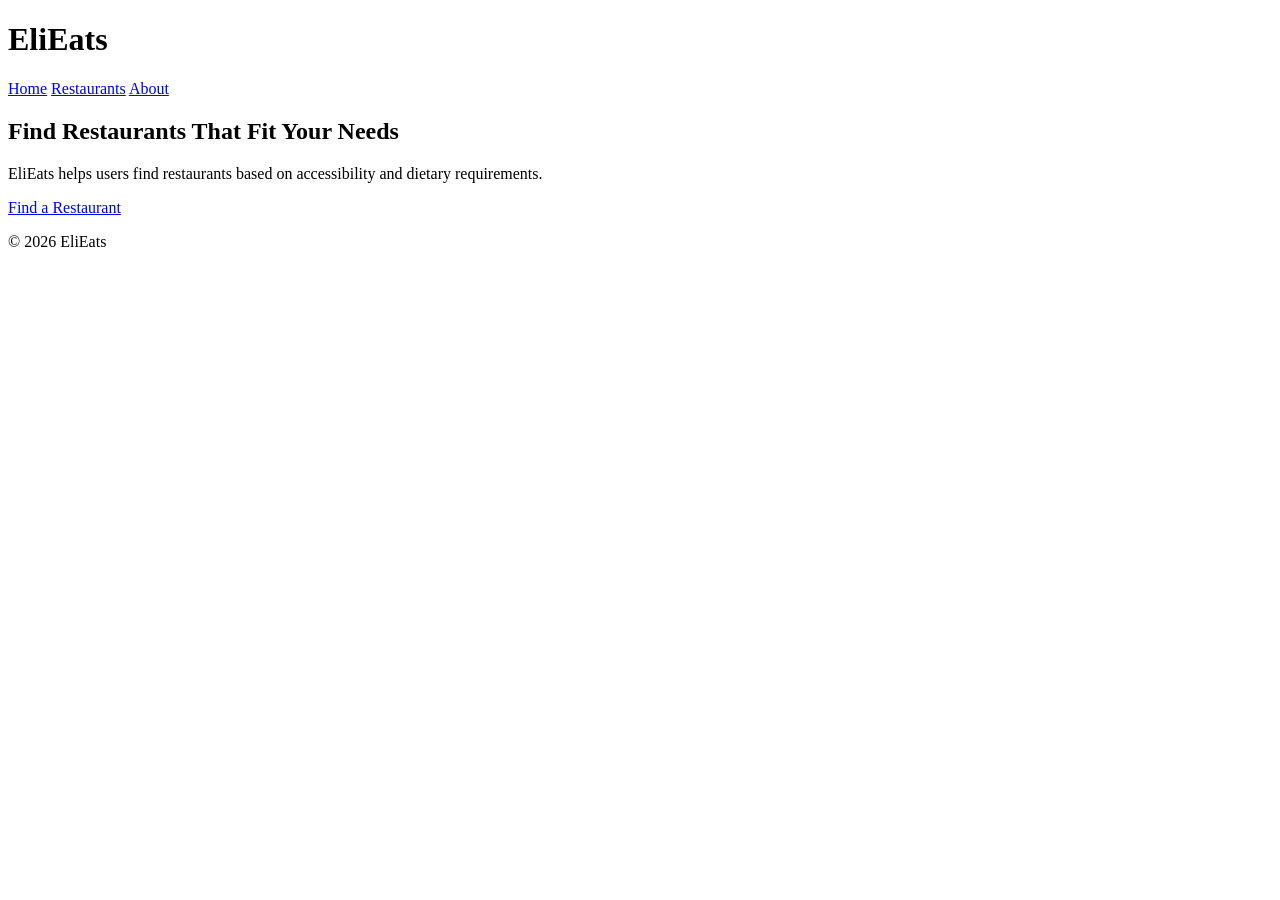
==== index.html @ a76207f1 "Rename website/index.html to index.html" ====
<!DOCTYPE html>
<html lang="en">

<head>
    <meta charset="UTF-8">
    <meta name="viewport" content="width=device-width, initial-scale=1.0">

    <title>EliEats</title>

    <link rel="stylesheet" href="style.css">
</head>

<body>

    <header>
        <h1>EliEats</h1>

        <nav>
            <a href="index.html">Home</a>
            <a href="restaurants.html">Restaurants</a>
            <a href="about.html">About</a>
        </nav>
    </header>

    <main>

        <section class="hero">

            <h2>Find Restaurants That Fit Your Needs</h2>

            <p>
                EliEats helps users find restaurants based on
                accessibility and dietary requirements.
            </p>

            <a class="button" href="restaurants.html">
                Find a Restaurant
            </a>

        </section>

    </main>

    <footer>
        <p>© 2026 EliEats</p>
    </footer>

</body>

</html>
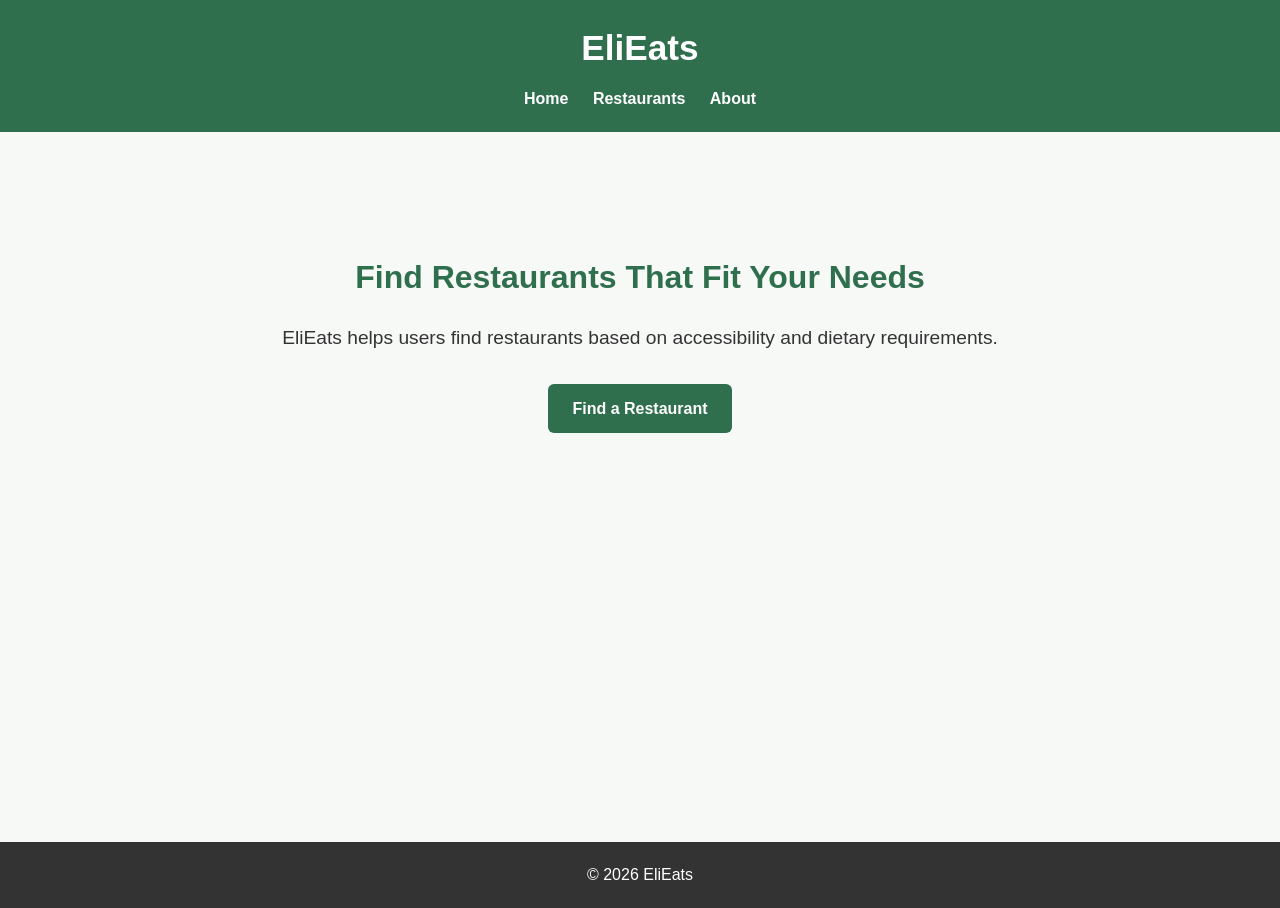
==== commit 5410c30e: "Update index.html" ====
--- a/index.html
+++ b/index.html
@@ -8,6 +8,8 @@
     <title>EliEats</title>
 
     <link rel="stylesheet" href="style.css">
+    <script src="script.js" defer></script>
+
 </head>
 
 <body>
--- a/style.css
+++ b/style.css
@@ -0,0 +1,89 @@
+
+/* EliEats Main Styles */
+
+* {
+    box-sizing: border-box;
+    margin: 0;
+    padding: 0;
+}
+
+body {
+    font-family: Arial, sans-serif;
+    background-color: #f7f9f7;
+    color: #333;
+    line-height: 1.6;
+}
+
+/* Header */
+
+header {
+    background-color: #2f6f4e;
+    color: white;
+    padding: 20px;
+    text-align: center;
+}
+
+header h1 {
+    font-size: 2.2rem;
+    margin-bottom: 10px;
+}
+
+nav a {
+    color: white;
+    text-decoration: none;
+    margin: 0 10px;
+    font-weight: bold;
+}
+
+nav a:hover {
+    text-decoration: underline;
+}
+
+/* Main */
+
+main {
+    min-height: 70vh;
+}
+
+.hero {
+    max-width: 800px;
+    margin: 80px auto;
+    padding: 40px 20px;
+    text-align: center;
+}
+
+.hero h2 {
+    font-size: 2rem;
+    margin-bottom: 20px;
+    color: #2f6f4e;
+}
+
+.hero p {
+    font-size: 1.2rem;
+    margin-bottom: 30px;
+}
+
+/* Buttons */
+
+.button {
+    display: inline-block;
+    background-color: #2f6f4e;
+    color: white;
+    padding: 12px 24px;
+    border-radius: 6px;
+    text-decoration: none;
+    font-weight: bold;
+}
+
+.button:hover {
+    background-color: #24563c;
+}
+
+/* Footer */
+
+footer {
+    background-color: #333;
+    color: white;
+    text-align: center;
+    padding: 20px;
+}
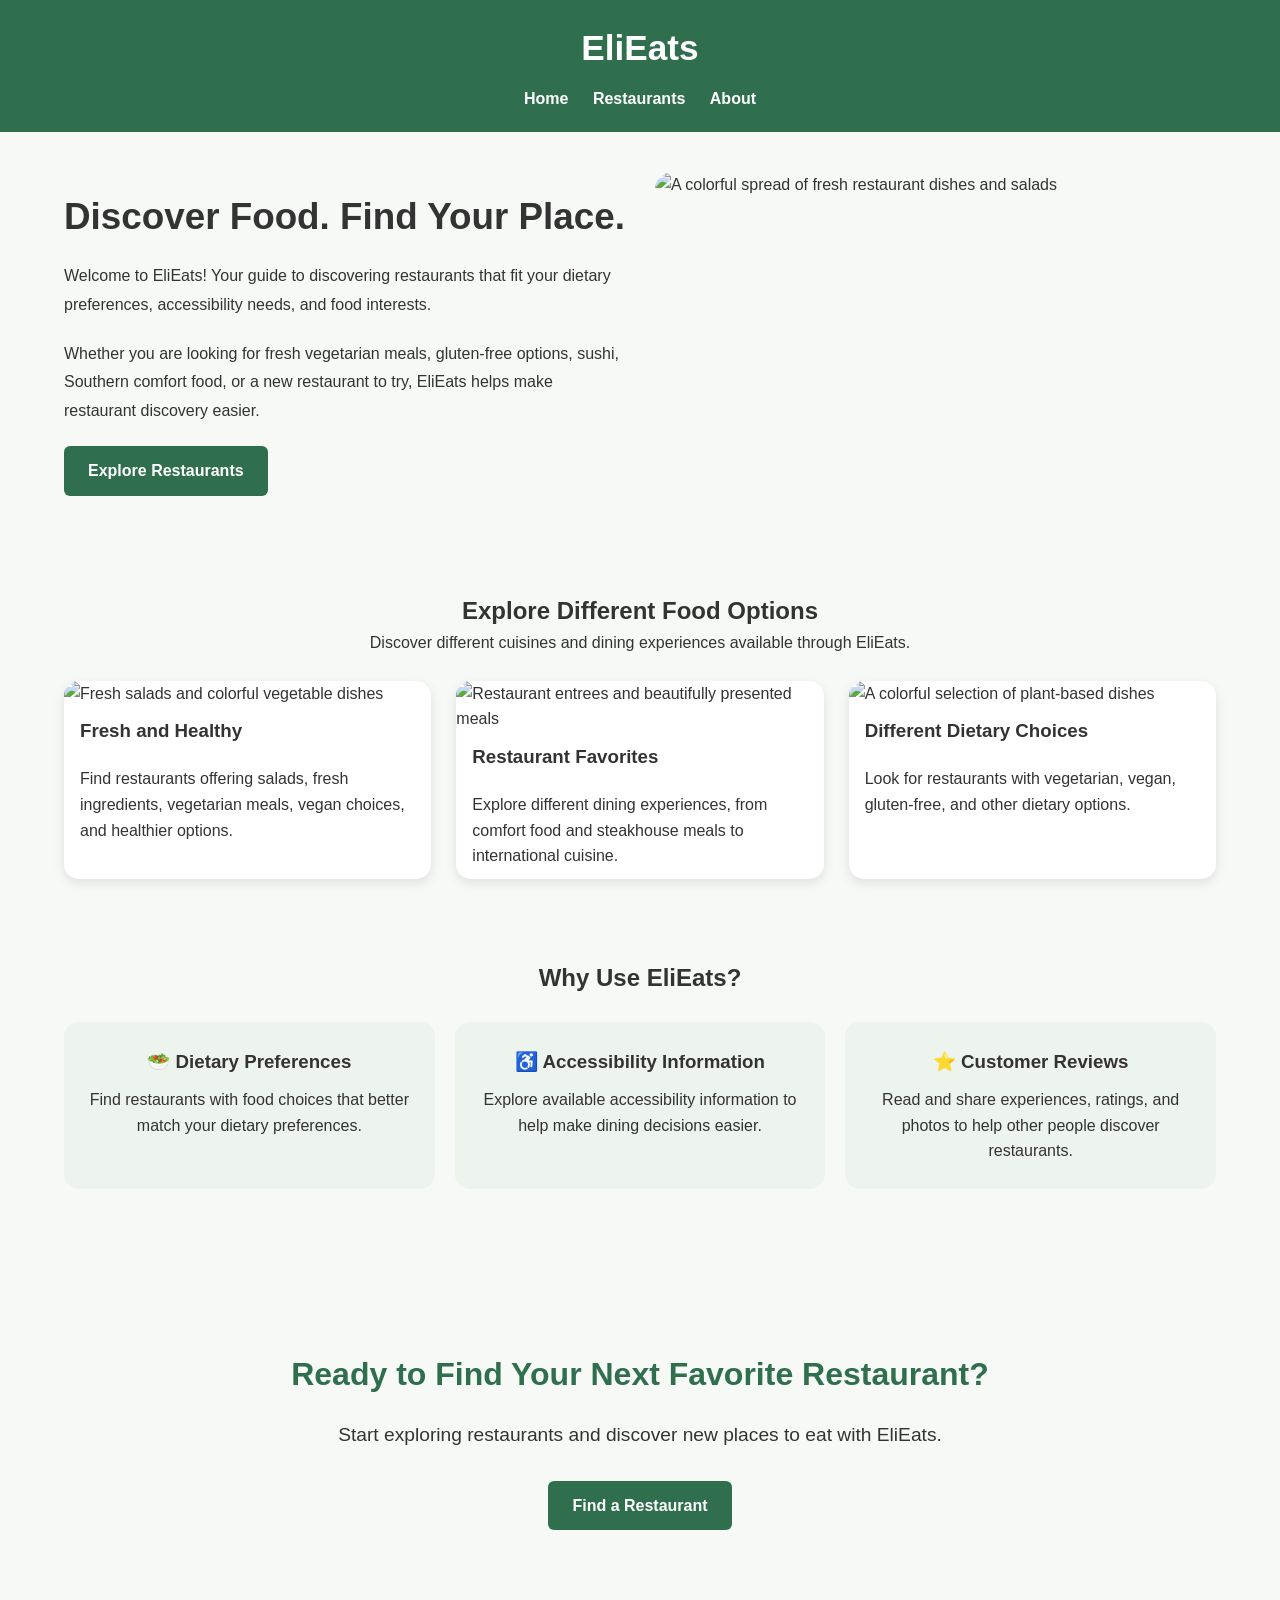
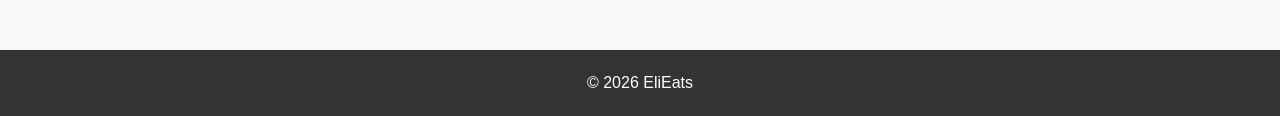
==== commit 704de718: "Update index.html Adding more info" ====
--- a/index.html
+++ b/index.html
@@ -1,3 +1,4 @@
+
 <!DOCTYPE html>
 <html lang="en">
 
@@ -5,48 +6,277 @@
     <meta charset="UTF-8">
     <meta name="viewport" content="width=device-width, initial-scale=1.0">
 
-    <title>EliEats</title>
+    <title>EliEats | Restaurant Discovery</title>
 
     <link rel="stylesheet" href="style.css">
-    <script src="script.js" defer></script>
-
+
+    <style>
+        .home-hero {
+            display: grid;
+            grid-template-columns: 1fr 1fr;
+            gap: 30px;
+            align-items: center;
+            padding: 40px 5%;
+        }
+
+        .home-hero img {
+            width: 100%;
+            height: 340px;
+            object-fit: cover;
+            border-radius: 18px;
+        }
+
+        .home-hero h2 {
+            font-size: 2.3rem;
+            margin-bottom: 15px;
+        }
+
+        .home-hero p {
+            line-height: 1.8;
+            margin-bottom: 20px;
+        }
+
+        .food-category-section {
+            padding: 40px 5%;
+            text-align: center;
+        }
+
+        .food-category-grid {
+            display: grid;
+            grid-template-columns: repeat(3, 1fr);
+            gap: 25px;
+            margin-top: 25px;
+        }
+
+        .food-category-card {
+            background: #ffffff;
+            border-radius: 15px;
+            overflow: hidden;
+            box-shadow: 0 4px 12px rgba(0,0,0,0.10);
+            text-align: left;
+        }
+
+        .food-category-card img {
+            width: 100%;
+            height: 210px;
+            object-fit: cover;
+        }
+
+        .food-category-card h3,
+        .food-category-card p {
+            padding: 10px 16px;
+        }
+
+        .why-section {
+            padding: 40px 5%;
+            text-align: center;
+        }
+
+        .why-grid {
+            display: grid;
+            grid-template-columns: repeat(3, 1fr);
+            gap: 20px;
+            margin-top: 25px;
+        }
+
+        .why-card {
+            background: #edf3ed;
+            padding: 25px;
+            border-radius: 15px;
+        }
+
+        .why-card h3 {
+            margin-bottom: 10px;
+        }
+
+        @media (max-width: 750px) {
+            .home-hero {
+                grid-template-columns: 1fr;
+            }
+
+            .food-category-grid,
+            .why-grid {
+                grid-template-columns: 1fr;
+            }
+
+            .home-hero h2 {
+                font-size: 1.8rem;
+            }
+        }
+    </style>
 </head>
 
 <body>
 
-    <header>
-        <h1>EliEats</h1>
-
-        <nav>
-            <a href="index.html">Home</a>
-            <a href="restaurants.html">Restaurants</a>
-            <a href="about.html">About</a>
-        </nav>
-    </header>
-
-    <main>
-
-        <section class="hero">
-
-            <h2>Find Restaurants That Fit Your Needs</h2>
+<header>
+    <h1>EliEats</h1>
+
+    <nav>
+        <a href="index.html">Home</a>
+        <a href="restaurants.html">Restaurants</a>
+        <a href="about.html">About</a>
+    </nav>
+</header>
+
+<main>
+
+    <!-- Main Welcome Section -->
+    <section class="home-hero">
+
+        <div>
+            <h2>Discover Food. Find Your Place.</h2>
 
             <p>
-                EliEats helps users find restaurants based on
-                accessibility and dietary requirements.
+                Welcome to EliEats! Your guide to discovering
+                restaurants that fit your dietary preferences,
+                accessibility needs, and food interests.
             </p>
 
+            <p>
+                Whether you are looking for fresh vegetarian meals,
+                gluten-free options, sushi, Southern comfort food,
+                or a new restaurant to try, EliEats helps make
+                restaurant discovery easier.
+            </p>
+
             <a class="button" href="restaurants.html">
-                Find a Restaurant
+                Explore Restaurants
             </a>
-
-        </section>
-
-    </main>
-
-    <footer>
-        <p>© 2026 EliEats</p>
-    </footer>
+        </div>
+
+        <img
+            src="https://media.assettype.com/resident%2F2025-12-18%2F14mey5nf%2F1E8A6848.jpg?auto=format%2Ccompress&w=640"
+            alt="A colorful spread of fresh restaurant dishes and salads"
+        >
+
+    </section>
+
+
+    <!-- Food Categories -->
+    <section class="food-category-section">
+
+        <h2>Explore Different Food Options</h2>
+
+        <p>
+            Discover different cuisines and dining experiences
+            available through EliEats.
+        </p>
+
+        <div class="food-category-grid">
+
+            <div class="food-category-card">
+
+                <img
+                    src="https://images.squarespace-cdn.com/content/v1/56ba02c486db43f98ce1e28a/1561635851744-LMWME2KBYYJZI4KHAS8U/Copy%2Bof%2BSummer%2BSalads_27.jpg"
+                    alt="Fresh salads and colorful vegetable dishes"
+                    loading="lazy"
+                >
+
+                <h3>Fresh and Healthy</h3>
+
+                <p>
+                    Find restaurants offering salads, fresh ingredients,
+                    vegetarian meals, vegan choices, and healthier options.
+                </p>
+
+            </div>
+
+            <div class="food-category-card">
+
+                <img
+                    src="https://cache.marriott.com/is/image/marriotts7prod/br-yvrbr-salads-mains-11081%3AClassic-Hor?fit=constrain&wid=750"
+                    alt="Restaurant entrees and beautifully presented meals"
+                    loading="lazy"
+                >
+
+                <h3>Restaurant Favorites</h3>
+
+                <p>
+                    Explore different dining experiences, from
+                    comfort food and steakhouse meals to international cuisine.
+                </p>
+
+            </div>
+
+            <div class="food-category-card">
+
+                <img
+                    src="https://kajabi-storefronts-production.kajabi-cdn.com/kajabi-storefronts-production/file-uploads/themes/2152135417/settings_images/b4d3d-2e7-46da-562a-e1ad851f05_Bali_food.jpg"
+                    alt="A colorful selection of plant-based dishes"
+                    loading="lazy"
+                >
+
+                <h3>Different Dietary Choices</h3>
+
+                <p>
+                    Look for restaurants with vegetarian, vegan,
+                    gluten-free, and other dietary options.
+                </p>
+
+            </div>
+
+        </div>
+
+    </section>
+
+
+    <!-- Why Use EliEats -->
+    <section class="why-section">
+
+        <h2>Why Use EliEats?</h2>
+
+        <div class="why-grid">
+
+            <div class="why-card">
+                <h3>🥗 Dietary Preferences</h3>
+                <p>
+                    Find restaurants with food choices that better
+                    match your dietary preferences.
+                </p>
+            </div>
+
+            <div class="why-card">
+                <h3>♿ Accessibility Information</h3>
+                <p>
+                    Explore available accessibility information
+                    to help make dining decisions easier.
+                </p>
+            </div>
+
+            <div class="why-card">
+                <h3>⭐ Customer Reviews</h3>
+                <p>
+                    Read and share experiences, ratings, and photos
+                    to help other people discover restaurants.
+                </p>
+            </div>
+
+        </div>
+
+    </section>
+
+
+    <!-- Final Call to Action -->
+    <section class="hero">
+
+        <h2>Ready to Find Your Next Favorite Restaurant?</h2>
+
+        <p>
+            Start exploring restaurants and discover new places
+            to eat with EliEats.
+        </p>
+
+        <a class="button" href="restaurants.html">
+            Find a Restaurant
+        </a>
+
+    </section>
+
+</main>
+
+<footer>
+    <p>© 2026 EliEats</p>
+</footer>
 
 </body>
-
 </html>
--- a/style.css
+++ b/style.css
@@ -78,6 +78,205 @@
 .button:hover {
     background-color: #24563c;
 }
+/* Restaurant Page */
+
+.restaurant-section {
+    max-width: 1000px;
+    margin: 60px auto;
+    padding: 20px;
+    text-align: center;
+}
+
+.restaurant-section h2 {
+    color: #2f6f4e;
+    font-size: 2rem;
+    margin-bottom: 10px;
+}
+
+.search-area {
+    display: flex;
+    gap: 15px;
+    justify-content: center;
+    margin: 30px 0;
+    flex-wrap: wrap;
+}
+
+.search-area input,
+.search-area select {
+    padding: 12px;
+    border: 1px solid #ccc;
+    border-radius: 6px;
+    font-size: 1rem;
+}
+
+.search-area input {
+    width: 300px;
+}
+
+.restaurant-list {
+    display: grid;
+    grid-template-columns: repeat(3, 1fr);
+    gap: 20px;
+}
+
+.restaurant-card {
+    background-color: white;
+    padding: 25px;
+    border-radius: 10px;
+    box-shadow: 0 3px 10px rgba(0, 0, 0, 0.1);
+    text-align: left;
+}
+
+.restaurant-card h3 {
+    color: #2f6f4e;
+    margin-bottom: 10px;
+}
+
+.restaurant-card p {
+    margin: 8px 0;
+}
+
+/* Mobile */
+
+@media (max-width: 700px) {
+
+    .restaurant-list {
+        grid-template-columns: 1fr;
+    }
+
+    .search-area input {
+        width: 100%;
+    }
+
+}
+/* Customer reviews */
+.review-section {
+    margin-top: 20px;
+    padding-top: 15px;
+    border-top: 1px solid #ddd;
+}
+
+.review-section h4 {
+    margin-bottom: 12px;
+}
+
+.review-form {
+    display: flex;
+    flex-direction: column;
+    gap: 10px;
+}
+
+.review-form label {
+    font-weight: bold;
+}
+
+.rating-select,
+.review-comment {
+    width: 100%;
+    padding: 10px;
+    border: 1px solid #ccc;
+    border-radius: 6px;
+    font: inherit;
+}
+
+.review-comment {
+    resize: vertical;
+}
+
+.review-form button {
+    padding: 10px 16px;
+    border: none;
+    border-radius: 6px;
+    background-color: #276749;
+    color: white;
+    cursor: pointer;
+}
+
+.review-form button:hover {
+    background-color: #1f523a;
+}
+
+.review-list {
+    margin-top: 15px;
+}
+
+.review-item {
+    margin-top: 10px;
+    padding: 10px;
+    background: #f5f7f5;
+    border-radius: 6px;
+    overflow-wrap: anywhere;
+}
+
+.review-item p:first-child {
+    color: #d99a00;
+    letter-spacing: 2px;
+}
+/* Review photo thumbnails */
+.review-photos-display {
+    display: flex;
+    flex-wrap: wrap;
+    gap: 8px;
+    max-width: 100%;
+    margin-top: 10px;
+}
+
+.review-photo {
+    width: 90px;
+    height: 90px;
+    max-width: 100%;
+    object-fit: cover;
+    border-radius: 8px;
+    cursor: pointer;
+    transition: transform 0.2s ease;
+}
+
+.review-photo:hover {
+    transform: scale(1.05);
+}
+
+/* Keep review content inside restaurant cards */
+.restaurant-card,
+.review-section,
+.review-list,
+.review-item {
+    min-width: 0;
+    max-width: 100%;
+}
+
+.review-item {
+    overflow: hidden;
+}
+
+/* Enlarged photo viewer */
+.photo-lightbox {
+    position: fixed;
+    inset: 0;
+    z-index: 9999;
+    background: rgba(0, 0, 0, 0.85);
+    display: flex;
+    align-items: center;
+    justify-content: center;
+    padding: 20px;
+}
+
+.photo-lightbox img {
+    max-width: 90%;
+    max-height: 85vh;
+    object-fit: contain;
+    border-radius: 8px;
+}
+
+.photo-lightbox-close {
+    position: absolute;
+    top: 20px;
+    right: 25px;
+    color: white;
+    background: none;
+    border: none;
+    font-size: 2rem;
+    cursor: pointer;
+}
 
 /* Footer */
 
@@ -87,3 +286,115 @@
     text-align: center;
     padding: 20px;
 }
+
+/* Google Photos Button */
+.google-photos-section {
+    margin: 12px 0;
+}
+
+.google-photos-button {
+    background-color: #2f6f4e;
+    color: white;
+    border: none;
+    padding: 10px 14px;
+    border-radius: 6px;
+    cursor: pointer;
+    font-size: 0.95rem;
+}
+
+.google-photos-button:hover {
+    background-color: #24563c;
+}
+
+/* Google Photos Popup */
+.google-photo-modal {
+    position: fixed;
+    inset: 0;
+    z-index: 10000;
+    background: rgba(0, 0, 0, 0.8);
+    display: flex;
+    justify-content: center;
+    align-items: center;
+    padding: 15px;
+}
+
+.google-photo-modal[hidden] {
+    display: none;
+}
+
+.google-photo-popup {
+    position: relative;
+    background: white;
+    width: 100%;
+    max-width: 650px;
+    max-height: 90vh;
+    overflow-y: auto;
+    padding: 25px;
+    border-radius: 12px;
+    text-align: center;
+}
+
+.google-photo-title {
+    color: #2f6f4e;
+    margin-bottom: 15px;
+    padding-right: 25px;
+}
+
+.google-photo-close {
+    position: absolute;
+    right: 15px;
+    top: 8px;
+    font-size: 30px;
+    border: none;
+    background: none;
+    cursor: pointer;
+}
+
+.google-photo-image-area {
+    display: flex;
+    justify-content: center;
+    align-items: center;
+    min-height: 220px;
+}
+
+.google-photo-image-area img {
+    width: 100%;
+    max-height: 400px;
+    object-fit: contain;
+    border-radius: 8px;
+}
+
+.google-photo-controls {
+    display: flex;
+    justify-content: center;
+    align-items: center;
+    gap: 25px;
+    margin: 15px 0;
+}
+
+.google-photo-controls button {
+    background: #2f6f4e;
+    color: white;
+    border: none;
+    border-radius: 50%;
+    width: 40px;
+    height: 40px;
+    cursor: pointer;
+}
+
+.google-photo-attribution {
+    font-size: 0.8rem;
+    margin: 10px 0;
+}
+
+.google-photo-attribution a {
+    color: #276749;
+    margin: 0 4px;
+}
+
+.google-photo-maps-link {
+    display: inline-block;
+    margin-top: 12px;
+    color: #276749;
+    font-weight: bold;
+}
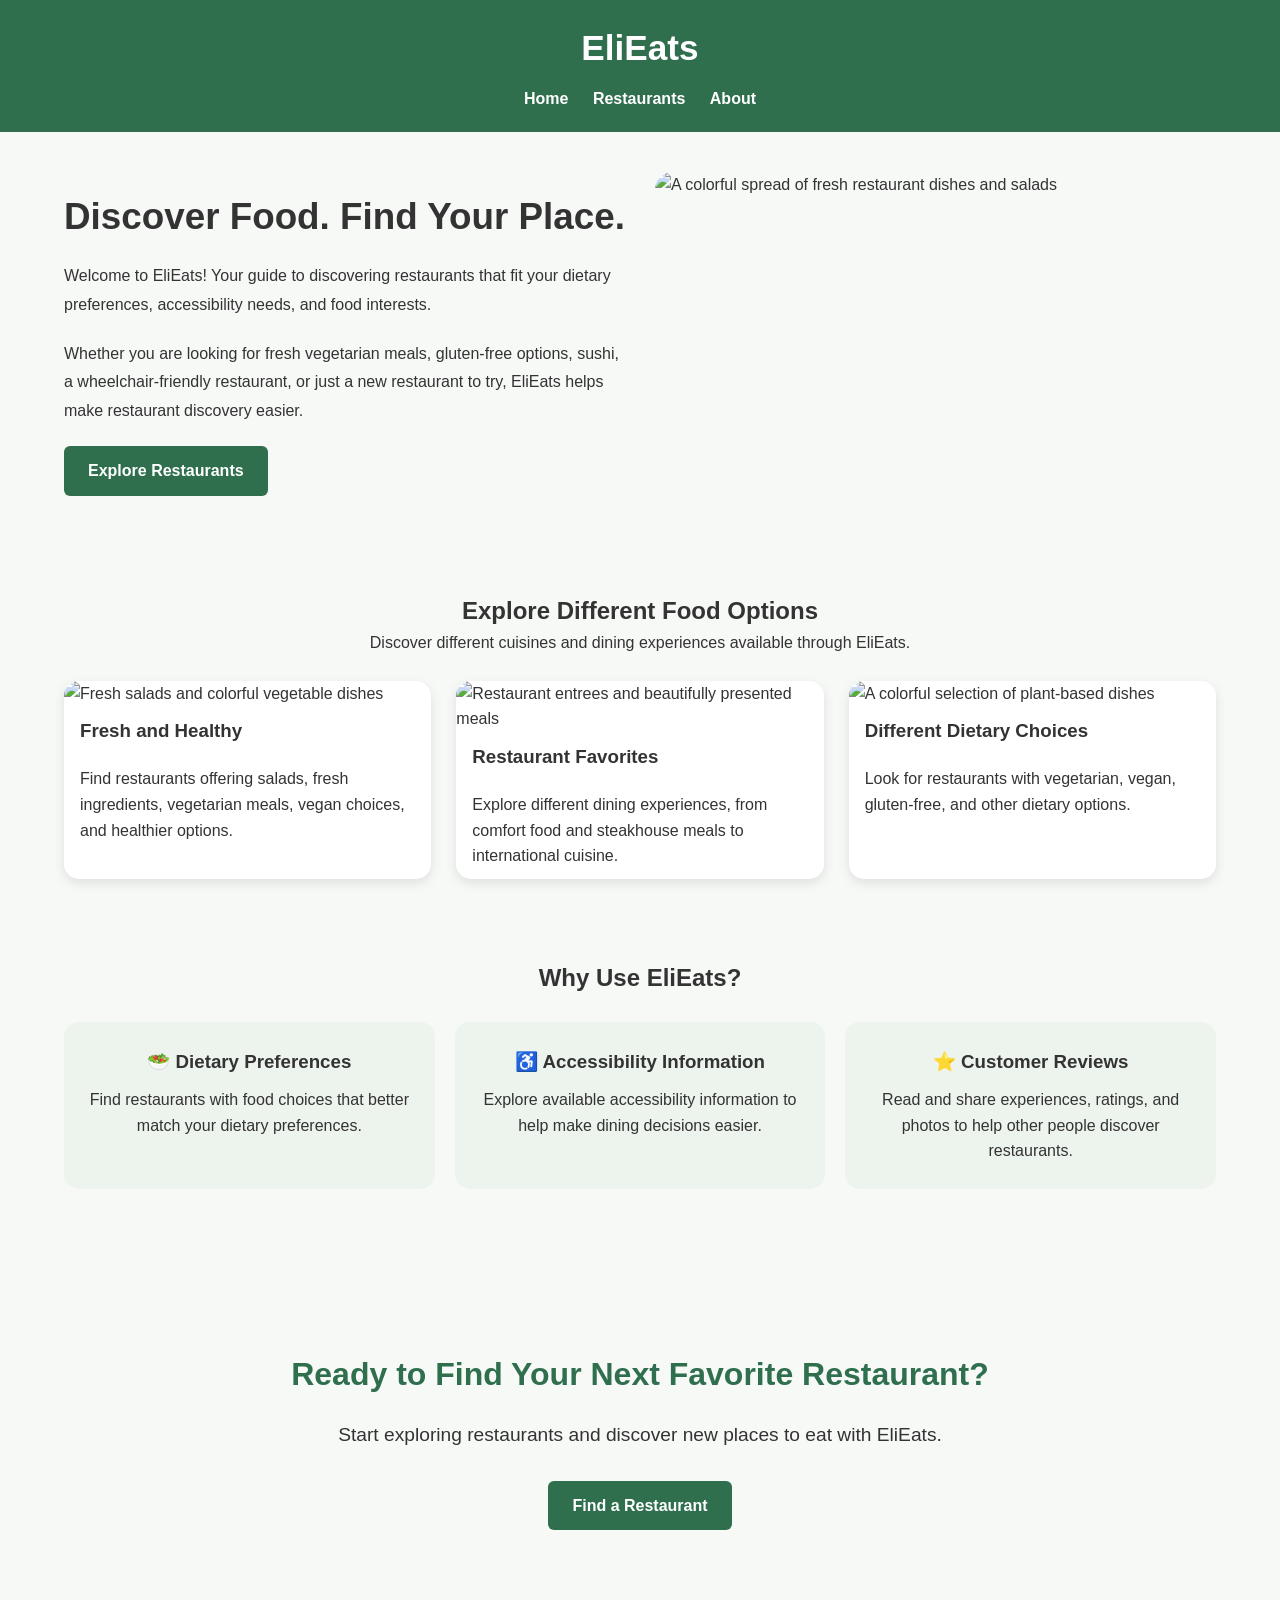
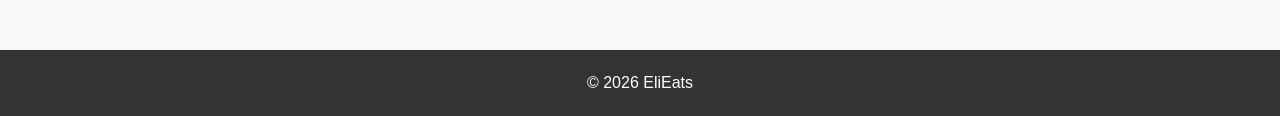
==== commit 1bc764de: "Update index.html" ====
--- a/index.html
+++ b/index.html
@@ -134,8 +134,8 @@
 
             <p>
                 Whether you are looking for fresh vegetarian meals,
-                gluten-free options, sushi, Southern comfort food,
-                or a new restaurant to try, EliEats helps make
+                gluten-free options, sushi, a wheelchair-friendly restaurant,
+                or just a new restaurant to try, EliEats helps make
                 restaurant discovery easier.
             </p>
 
